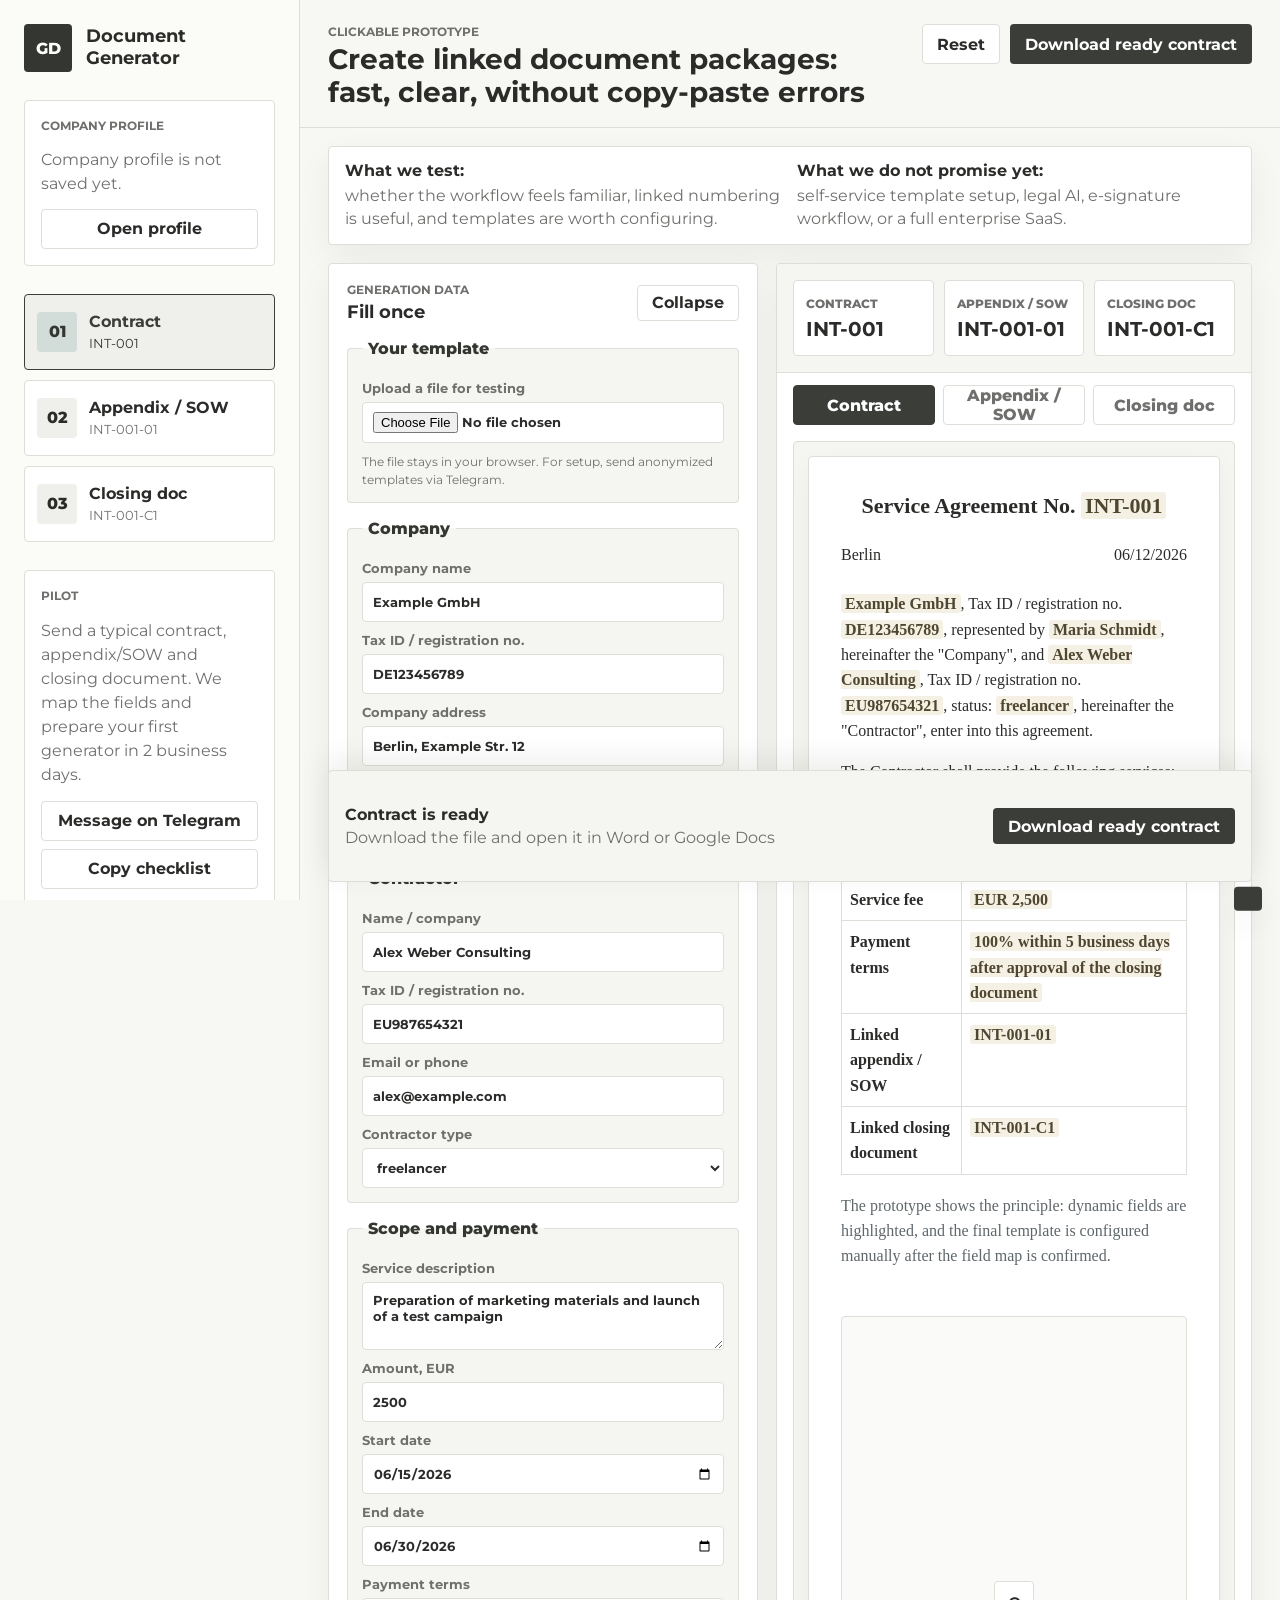
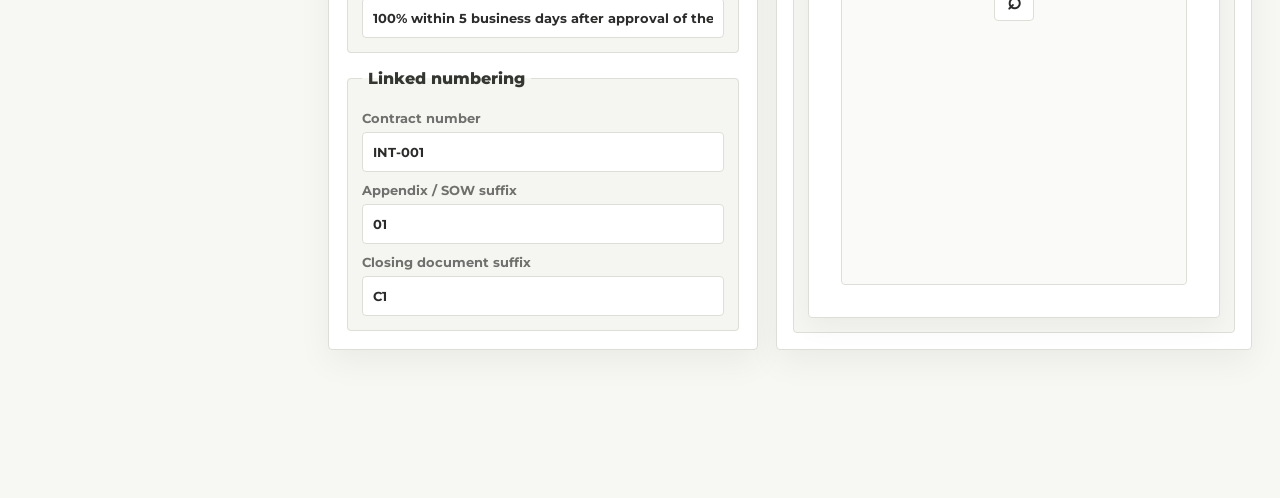
==== intl/index.html @ 4a8e48b6 "Publish DocGen demo" ====
<!doctype html>
<html lang="en">
  <head>
    <meta charset="UTF-8" />
    <meta name="viewport" content="width=device-width, initial-scale=1.0" />
    <title>DocGen International</title>
    <link rel="stylesheet" href="./styles.css" />
  </head>
  <body>
    <div class="app-shell">
      <aside class="sidebar" aria-label="Document package">
        <div class="brand">
          <div class="brand-mark">GD</div>
          <div>
            <h1>Document Generator</h1>
          </div>
        </div>

        <section class="customer-profile-box" aria-label="Company profile">
          <p class="eyebrow">Company profile</p>
          <p id="customerProfileStatus">
            <span class="profile-status-label">Company profile is not saved yet.</span>
            <span class="profile-status-company"></span>
          </p>
          <button class="secondary-action" id="openCustomerProfileButton" type="button">Open profile</button>
        </section>

        <nav class="package-list" aria-label="Package documents">
          <button class="package-item active" data-tab="contract" type="button">
            <span class="doc-icon">01</span>
            <span>
              <strong>Contract</strong>
              <small id="navContractNumber">INT-001</small>
            </span>
          </button>
          <button class="package-item" data-tab="sow" type="button">
            <span class="doc-icon">02</span>
            <span>
              <strong>Appendix / SOW</strong>
              <small id="navSowNumber">INT-001-01</small>
            </span>
          </button>
          <button class="package-item" data-tab="act" type="button">
            <span class="doc-icon">03</span>
            <span>
              <strong>Closing doc</strong>
              <small id="navActNumber">INT-001-C1</small>
            </span>
          </button>
        </nav>

        <section class="pilot-box" aria-label="Next step">
          <p class="eyebrow">Pilot</p>
          <p>Send a typical contract, appendix/SOW and closing document. We map the fields and prepare your first generator in 2 business days.</p>
          <div class="pilot-actions">
            <a class="secondary-action" href="https://t.me/dphnll" target="_blank" rel="noreferrer">Message on Telegram</a>
            <button class="secondary-action" id="copyChecklistButton" type="button">Copy checklist</button>
          </div>
        </section>
      </aside>

      <main class="workspace">
        <header class="topbar">
          <div>
            <p class="eyebrow">Clickable prototype</p>
            <h2>Create linked document packages:<br />fast, clear, without copy-paste errors</h2>
          </div>
          <div class="topbar-actions">
            <button class="ghost-action" id="resetButton" type="button">Reset</button>
            <button class="primary-action" id="downloadButton" type="button">Download ready document</button>
          </div>
        </header>

        <section class="intro-band" aria-label="Offer summary">
          <div>
            <strong>What we test:</strong>
            <span>whether the workflow feels familiar, linked numbering is useful, and templates are worth configuring.</span>
          </div>
          <div>
            <strong>What we do not promise yet:</strong>
            <span>self-service template setup, legal AI, e-signature workflow, or a full enterprise SaaS.</span>
          </div>
        </section>

        <div class="content-grid">
          <section class="form-panel" aria-label="Generation form">
            <div class="panel-heading">
              <div>
                <p class="eyebrow">Generation data</p>
                <h3>Fill once</h3>
              </div>
              <button class="ghost-action compact form-toggle" id="formToggleButton" type="button" aria-expanded="true">Collapse</button>
            </div>

            <form id="docForm">
              <fieldset>
                <legend>Your template</legend>
                <label>
                  Upload a file for testing
                  <input id="templateUpload" type="file" accept=".doc,.docx,.pdf,.txt,.html" />
                </label>
                <p class="upload-note" id="templateUploadStatus">The file stays in your browser. For setup, send anonymized templates via Telegram.</p>
              </fieldset>

              <fieldset>
                <legend>Company</legend>
                <label>
                  Company name
                  <input name="customerName" value="Example GmbH" />
                </label>
                <label>
                  Tax ID / registration no.
                  <input name="customerInn" value="DE123456789" />
                </label>
                <label>
                  Company address
                  <input name="customerAddress" value="Berlin, Example Str. 12" />
                </label>
                <label>
                  Authorized signer
                  <input name="customerSigner" value="Maria Schmidt" />
                </label>
              </fieldset>

              <fieldset>
                <legend>Contractor</legend>
                <label>
                  Name / company
                  <input name="contractorName" value="Alex Weber Consulting" />
                </label>
                <label>
                  Tax ID / registration no.
                  <input name="contractorInn" value="EU987654321" />
                </label>
                <label>
                  Email or phone
                  <input name="contractorContact" value="alex@example.com" />
                </label>
                <label>
                  Contractor type
                  <select name="contractorType">
                    <option value="freelancer">freelancer</option>
                    <option value="sole proprietor">sole proprietor</option>
                    <option value="company">company</option>
                  </select>
                </label>
              </fieldset>

              <fieldset>
                <legend>Scope and payment</legend>
                <label>
                  Service description
                  <textarea name="serviceDescription" rows="3">Preparation of marketing materials and launch of a test campaign</textarea>
                </label>
                <label>
                  Amount, EUR
                  <input name="amount" value="2500" inputmode="numeric" />
                </label>
                <label>
                  Start date
                  <input name="startDate" type="date" value="2026-06-15" />
                </label>
                <label>
                  End date
                  <input name="endDate" type="date" value="2026-06-30" />
                </label>
                <label>
                  Payment terms
                  <input name="paymentTerms" value="100% within 5 business days after approval of the closing document" />
                </label>
              </fieldset>

              <fieldset>
                <legend>Linked numbering</legend>
                <label>
                  Contract number
                  <input name="contractNumber" value="INT-001" />
                </label>
                <label>
                  Appendix / SOW suffix
                  <input name="sowSuffix" value="01" />
                </label>
                <label>
                  Closing document suffix
                  <input name="actSuffix" value="C1" />
                </label>
              </fieldset>
            </form>
          </section>

          <section class="preview-panel" aria-label="Document preview">
            <div class="linked-numbers" aria-label="Linked numbers">
              <div>
                <span>Contract</span>
                <strong id="contractNumberView">INT-001</strong>
              </div>
              <div>
                <span>Appendix / SOW</span>
                <strong id="sowNumberView">INT-001-01</strong>
              </div>
              <div>
                <span>Closing doc</span>
                <strong id="actNumberView">INT-001-C1</strong>
              </div>
            </div>

            <div class="tabs" role="tablist" aria-label="Document preview">
              <button class="tab active" data-tab="contract" type="button">Contract</button>
              <button class="tab" data-tab="sow" type="button">Appendix / SOW</button>
              <button class="tab" data-tab="act" type="button">Closing doc</button>
            </div>

            <div class="preview-frame" aria-label="Document view area">
              <article class="document-preview">
                <div class="document-content" id="documentPreview" aria-live="polite"></div>
                <section class="dynamic-preview-surface" aria-label="Dynamic document view">
                  <button class="icon-action dynamic-zoom-action" id="zoomButton" type="button" aria-label="Open larger view" title="Open larger view">
                    <span aria-hidden="true">⌕</span>
                  </button>
                </section>
              </article>
            </div>

            <div class="download-strip">
              <div>
                <strong id="downloadTitle">Contract is ready</strong>
                <span id="downloadMeta">Download the file and open it in Word or Google Docs</span>
              </div>
              <button class="primary-action compact" id="downloadButtonBottom" type="button">Download ready contract</button>
            </div>
          </section>
        </div>
      </main>
    </div>

    <div class="preview-modal" id="previewModal" aria-hidden="true">
      <div class="preview-modal__backdrop" id="previewModalBackdrop"></div>
      <section class="preview-modal__dialog" role="dialog" aria-modal="true" aria-labelledby="previewModalTitle">
        <header class="preview-modal__header">
          <div>
            <p class="eyebrow">Document view</p>
            <h3 id="previewModalTitle">Contract</h3>
          </div>
          <button class="icon-action" id="closeZoomButton" type="button" aria-label="Close view" title="Close view">
            <span aria-hidden="true">×</span>
          </button>
        </header>
        <article class="document-preview document-preview--zoomed" id="zoomedPreview"></article>
      </section>
    </div>

    <div class="profile-modal" id="customerProfileModal" aria-hidden="true">
      <div class="profile-modal__backdrop" id="customerProfileBackdrop"></div>
      <section class="profile-modal__dialog" role="dialog" aria-modal="true" aria-labelledby="customerProfileModalTitle">
        <header class="profile-modal__header">
          <div>
            <p class="eyebrow">Company profile</p>
            <h3 id="customerProfileModalTitle">Reusable company details</h3>
          </div>
          <button class="icon-action" id="closeCustomerProfileButton" type="button" aria-label="Close profile" title="Close profile">
            <span aria-hidden="true">×</span>
          </button>
        </header>

        <form class="profile-modal__body" id="customerProfileForm">
          <label>
            Company name
            <input name="customerName" value="" />
          </label>
          <label>
            Tax ID / registration no.
            <input name="customerInn" value="" />
          </label>
          <label>
            Registration number
            <input name="customerOgrn" value="" />
          </label>
          <label>
            Company address
            <input name="customerAddress" value="" />
          </label>
          <label>
            Authorized signer
            <input name="customerSigner" value="" />
          </label>
          <label>
            Signer role
            <input name="customerSignerRole" value="" />
          </label>
          <label>
            Signing authority
            <input name="customerSignerBasis" value="" placeholder="Articles / power of attorney / internal approval" />
          </label>
          <label>
            Email or phone
            <input name="customerContact" value="" />
          </label>
          <label class="profile-modal__wide">
            Bank details
            <textarea name="customerBankDetails" rows="4"></textarea>
          </label>
        </form>

        <footer class="profile-modal__footer">
          <button class="ghost-action" id="newCustomerProfileButton" type="button">Create from scratch</button>
          <button class="ghost-action" id="clearCustomerProfileButton" type="button">Clear saved profile</button>
          <button class="primary-action" id="saveCustomerProfileButton" type="button">Save and apply</button>
        </footer>
      </section>
    </div>

    <div class="toast" id="toast" role="status" aria-live="polite"></div>
    <script src="./app.js"></script>
  </body>
</html>
---- intl/styles.css ----
@import url("https://fonts.googleapis.com/css2?family=Montserrat:wght@400;500;600;700;800&display=swap");

:root {
  font-family: Montserrat, "Segoe UI", Arial, sans-serif;
}

:root {
  --bg: #f7f7f4;
  --panel: #ffffff;
  --ink: #2b2c2a;
  --muted: #6f706d;
  --line: #deded8;
  --accent: #3b3d39;
  --accent-strong: #343631;
  --accent-mid: #8d8e89;
  --accent-herbal: #d9dad3;
  --accent-soft: #efefeb;
  --accent-pale: #fafaf8;
  --accent-aqua: #f5f5f1;
  --amber: #7b6b45;
  --amber-soft: #f5f0e4;
  --blue: #2b2c2a;
  --blue-soft: #efefeb;
  --shadow: 0 12px 34px rgba(20, 20, 18, 0.055);
}

* {
  box-sizing: border-box;
}

body {
  margin: 0;
  min-width: 320px;
  background: var(--bg);
  color: var(--ink);
  font-family: Montserrat, "Segoe UI", Arial, sans-serif;
  letter-spacing: 0;
}

button,
input,
select,
textarea {
  font: inherit;
}

a {
  color: inherit;
  text-decoration: none;
}

button {
  cursor: pointer;
}

.app-shell {
  min-height: 100vh;
  display: grid;
  grid-template-columns: 300px minmax(0, 1fr);
}

.sidebar {
  position: sticky;
  top: 0;
  min-height: 100vh;
  height: 100vh;
  padding: 24px;
  border-right: 1px solid var(--line);
  background: #fbfbf8;
  color: var(--ink);
  display: flex;
  flex-direction: column;
  gap: 28px;
  overflow-y: auto;
}

.brand {
  display: grid;
  grid-template-columns: 48px minmax(0, 1fr);
  gap: 14px;
  align-items: center;
}

.brand-mark {
  width: 48px;
  height: 48px;
  display: grid;
  place-items: center;
  border-radius: 4px;
  background: var(--accent-strong);
  color: #ffffff;
  font-weight: 800;
}

.eyebrow {
  margin: 0 0 4px;
  color: var(--muted);
  font-size: 12px;
  font-weight: 700;
  text-transform: uppercase;
}

.sidebar .eyebrow {
  color: var(--muted);
}

h1,
h2,
h3,
p {
  margin-top: 0;
}

h1 {
  margin-bottom: 0;
  font-size: 18px;
  line-height: 1.2;
}

h2 {
  max-width: 760px;
  margin-bottom: 0;
  font-size: 28px;
  line-height: 1.18;
}

h3 {
  margin-bottom: 0;
  font-size: 18px;
}

.package-list {
  display: grid;
  gap: 10px;
}

.customer-profile-box {
  padding: 16px;
  border: 1px solid var(--line);
  border-radius: 4px;
  background: #ffffff;
  color: var(--ink);
}

.customer-profile-box p {
  margin-bottom: 14px;
  color: var(--muted);
  line-height: 1.45;
}

.package-item {
  min-height: 76px;
  padding: 12px;
  border: 1px solid var(--line);
  border-radius: 4px;
  background: #ffffff;
  color: var(--ink);
  display: grid;
  grid-template-columns: 40px minmax(0, 1fr);
  gap: 12px;
  text-align: left;
  align-items: center;
}

.package-item.active {
  border-color: var(--accent);
  background: var(--accent-soft);
  color: var(--accent);
}

.package-item.active small {
  color: var(--accent-strong);
}

.package-item.active .doc-icon {
  background: rgba(0, 83, 77, 0.12);
  color: var(--accent-strong);
}

.package-item strong,
.package-item small {
  display: block;
}

.package-item small {
  margin-top: 4px;
  color: var(--muted);
}

.doc-icon {
  width: 40px;
  height: 40px;
  display: grid;
  place-items: center;
  border-radius: 4px;
  background: var(--accent-soft);
  font-weight: 800;
}

.pilot-box {
  margin-top: auto;
  padding: 16px;
  border: 1px solid var(--line);
  border-radius: 4px;
  background: #ffffff;
  box-shadow: none;
}

.pilot-box p {
  margin-bottom: 14px;
  color: var(--muted);
  line-height: 1.5;
}

.pilot-actions {
  display: grid;
  gap: 8px;
}

.workspace {
  padding: 28px 28px 148px;
}

.topbar {
  position: sticky;
  top: 0;
  z-index: 9;
  margin: -28px -28px 18px;
  padding: 24px 28px 18px;
  background: rgba(247, 247, 244, 0.96);
  border-bottom: 1px solid var(--line);
  backdrop-filter: blur(10px);
  display: flex;
  justify-content: space-between;
  align-items: flex-start;
  gap: 20px;
}

.topbar-actions {
  display: flex;
  gap: 10px;
  flex-wrap: wrap;
  justify-content: flex-end;
}

.primary-action,
.secondary-action,
.ghost-action {
  min-height: 40px;
  padding: 0 14px;
  border-radius: 4px;
  border: 1px solid transparent;
  font-weight: 700;
  white-space: nowrap;
}

a.secondary-action {
  display: grid;
  place-items: center;
}

.primary-action {
  background: var(--accent);
  color: #fff;
}

.primary-action:hover {
  background: var(--accent-strong);
}

.secondary-action {
  width: 100%;
  border-color: var(--line);
  background: #ffffff;
  color: var(--ink);
}

.ghost-action {
  border-color: var(--line);
  background: #fff;
  color: var(--ink);
}

.compact {
  min-height: 36px;
}

.intro-band {
  margin-bottom: 18px;
  padding: 14px 16px;
  border: 1px solid var(--line);
  border-radius: 4px;
  background: #ffffff;
  display: grid;
  grid-template-columns: repeat(2, minmax(0, 1fr));
  gap: 14px;
  box-shadow: var(--shadow);
}

.intro-band div {
  display: grid;
  gap: 4px;
}

.intro-band span {
  color: var(--muted);
  line-height: 1.45;
}

.content-grid {
  display: grid;
  grid-template-columns: minmax(360px, 430px) minmax(0, 1fr);
  gap: 18px;
  align-items: stretch;
}

.form-panel,
.preview-panel {
  border: 1px solid var(--line);
  border-radius: 4px;
  background: var(--panel);
  box-shadow: var(--shadow);
}

.form-panel {
  padding: 18px;
}

.panel-heading {
  margin-bottom: 16px;
  display: flex;
  justify-content: space-between;
  gap: 12px;
  align-items: center;
}

.form-panel.form-collapsed form {
  display: none;
}

form {
  display: grid;
  gap: 16px;
}

fieldset {
  min-width: 0;
  margin: 0;
  padding: 14px;
  border: 1px solid var(--line);
  border-radius: 4px;
  background: var(--accent-aqua);
  display: grid;
  gap: 10px;
}

legend {
  padding: 0 6px;
  margin-bottom: 8px;
  color: var(--accent-strong);
  font-weight: 800;
}

label {
  display: grid;
  gap: 6px;
  color: var(--muted);
  font-size: 13px;
  font-weight: 700;
}

input,
select,
textarea {
  width: 100%;
  min-height: 40px;
  border: 1px solid var(--line);
  border-radius: 4px;
  background: #fff;
  color: var(--ink);
  padding: 9px 10px;
  outline: none;
}

textarea {
  resize: vertical;
}

.upload-note {
  margin-bottom: 0;
  color: var(--muted);
  font-size: 12px;
  line-height: 1.45;
}

input:focus,
select:focus,
textarea:focus {
  border-color: var(--accent);
  box-shadow: 0 0 0 3px rgba(20, 20, 18, 0.08);
}

.preview-panel {
  overflow: hidden;
  min-height: calc(100vh - 178px);
  display: flex;
  flex-direction: column;
  background: #fff;
}

.linked-numbers {
  padding: 16px;
  display: grid;
  grid-template-columns: repeat(3, minmax(0, 1fr));
  gap: 10px;
  background: var(--accent-aqua);
  border-bottom: 1px solid var(--line);
}

.linked-numbers div {
  min-height: 76px;
  padding: 12px;
  border: 1px solid var(--line);
  border-radius: 4px;
  background: #ffffff;
  display: grid;
  align-content: center;
  gap: 6px;
}

.linked-numbers span {
  color: var(--muted);
  font-size: 12px;
  font-weight: 800;
  text-transform: uppercase;
}

.linked-numbers strong {
  font-size: 20px;
  overflow-wrap: anywhere;
}

.tabs {
  padding: 12px 16px 0;
  display: grid;
  grid-template-columns: repeat(3, minmax(0, 1fr));
  gap: 8px;
}

.tab {
  min-height: 36px;
  padding: 0 12px;
  border: 1px solid var(--line);
  border-radius: 4px;
  background: #fff;
  color: var(--muted);
  font-weight: 800;
}

.tab.active {
  border-color: var(--accent);
  background: var(--accent);
  color: #ffffff;
}

.preview-frame {
  margin: 16px;
  min-height: 620px;
  flex: 1;
  padding: 14px;
  border: 1px solid var(--line);
  border-radius: 4px;
  background: var(--accent-aqua);
  display: flex;
}

.document-preview {
  flex: 1;
  padding: 32px;
  border: 1px solid var(--line);
  border-radius: 4px;
  background: #fff;
  color: #2b2c2a;
  display: flex;
  flex-direction: column;
  font-family: "Times New Roman", Times, serif;
  line-height: 1.58;
  box-shadow: 0 10px 26px rgba(20, 20, 18, 0.045);
}

.document-content {
  min-width: 0;
}

.document-preview h3 {
  margin: 0 0 18px;
  text-align: center;
  font-size: 22px;
}

.document-preview .doc-meta {
  display: flex;
  justify-content: space-between;
  gap: 18px;
  margin-bottom: 24px;
}

.document-preview .muted-line {
  color: #5f676b;
}

.document-preview table {
  width: 100%;
  border-collapse: collapse;
  margin: 18px 0;
}

.document-preview th,
.document-preview td {
  border: 1px solid var(--line);
  padding: 8px;
  text-align: left;
  vertical-align: top;
}

.field-token {
  background: var(--amber-soft);
  color: #4f4630;
  border-radius: 3px;
  padding: 1px 4px;
  font-weight: 700;
}

.dynamic-preview-surface {
  min-height: 300px;
  flex: 1;
  margin-top: 32px;
  border: 1px solid var(--line);
  border-radius: 4px;
  background: var(--accent-pale);
  display: grid;
  place-items: center;
}

.dynamic-zoom-action {
  width: 52px;
  height: 52px;
  font-size: 28px;
}

.download-strip {
  min-height: 112px;
  margin: 0;
  position: fixed;
  right: 28px;
  bottom: 18px;
  left: 328px;
  z-index: 18;
  padding: 16px;
  border: 1px solid var(--line);
  border-radius: 4px;
  display: grid;
  grid-template-columns: minmax(0, 1fr) auto;
  gap: 14px;
  align-items: center;
  background: var(--accent-aqua);
  box-shadow: 0 -10px 30px rgba(20, 20, 18, 0.08);
}

.icon-action {
  width: 40px;
  height: 40px;
  padding: 0;
  border: 1px solid var(--line);
  border-radius: 4px;
  background: #fff;
  color: var(--ink);
  display: grid;
  place-items: center;
  font-size: 24px;
  font-weight: 800;
  line-height: 1;
}

.icon-action:hover {
  border-color: var(--accent);
  color: var(--accent);
}

.download-strip strong,
.download-strip span {
  display: block;
}

.download-strip span {
  margin-top: 4px;
  color: var(--muted);
}

.download-strip > .primary-action {
  justify-self: end;
}

.toast {
  position: fixed;
  right: 18px;
  bottom: 18px;
  max-width: 360px;
  padding: 12px 14px;
  border-radius: 4px;
  background: var(--accent);
  color: #fff;
  box-shadow: var(--shadow);
  transform: translateY(120%);
  transition: transform 160ms ease;
  z-index: 20;
}

.toast.visible {
  transform: translateY(0);
}

.preview-modal {
  position: fixed;
  inset: 0;
  z-index: 50;
  display: none;
  padding: 28px;
}

.profile-modal {
  position: fixed;
  inset: 0;
  z-index: 50;
  display: none;
  padding: 28px;
}

.preview-modal.open {
  display: grid;
  place-items: center;
}

.profile-modal.open {
  display: grid;
  place-items: center;
}

.preview-modal__backdrop {
  position: absolute;
  inset: 0;
  background: rgba(20, 20, 18, 0.5);
}

.profile-modal__backdrop {
  position: absolute;
  inset: 0;
  background: rgba(20, 20, 18, 0.5);
}

.preview-modal__dialog {
  position: relative;
  width: min(980px, calc(100vw - 56px));
  max-height: calc(100vh - 56px);
  border-radius: 4px;
  background: var(--panel);
  box-shadow: 0 28px 80px rgba(0, 0, 0, 0.22);
  overflow: hidden;
  display: grid;
  grid-template-rows: auto minmax(0, 1fr);
}

.profile-modal__dialog {
  position: relative;
  width: min(820px, calc(100vw - 56px));
  max-height: calc(100vh - 56px);
  border-radius: 4px;
  background: var(--panel);
  box-shadow: 0 28px 80px rgba(0, 0, 0, 0.22);
  overflow: hidden;
  display: grid;
  grid-template-rows: auto minmax(0, 1fr) auto;
}

.preview-modal__header {
  min-height: 72px;
  padding: 14px 18px;
  border-bottom: 1px solid var(--line);
  display: flex;
  justify-content: space-between;
  gap: 18px;
  align-items: center;
  background: var(--accent-aqua);
}

.profile-modal__header {
  min-height: 72px;
  padding: 14px 18px;
  border-bottom: 1px solid var(--line);
  display: flex;
  justify-content: space-between;
  gap: 18px;
  align-items: center;
  background: var(--accent-aqua);
}

.preview-modal__header h3 {
  margin: 0;
}

.profile-modal__header h3 {
  margin: 0;
}

.profile-modal__body {
  padding: 18px;
  overflow: auto;
  display: grid;
  grid-template-columns: repeat(2, minmax(0, 1fr));
  gap: 14px;
}

.profile-modal__wide {
  grid-column: 1 / -1;
}

.profile-modal__footer {
  padding: 14px 18px;
  border-top: 1px solid var(--line);
  display: flex;
  justify-content: flex-end;
  gap: 10px;
  background: var(--accent-aqua);
}

.document-preview--zoomed {
  margin: 0;
  min-height: 0;
  max-height: calc(100vh - 128px);
  overflow: auto;
  border: 0;
  border-radius: 0;
  padding: 44px;
  font-size: 18px;
}

@media (max-width: 1100px) {
  .app-shell {
    grid-template-columns: 1fr;
  }

  .sidebar {
    position: static;
    min-height: auto;
    height: auto;
    padding: 18px;
    gap: 16px;
    overflow: visible;
  }

  .brand {
    grid-template-columns: 40px minmax(0, 1fr);
  }

  .brand-mark {
    width: 40px;
    height: 40px;
  }

  .customer-profile-box,
  .pilot-box {
    padding: 12px;
  }

  .package-list {
    grid-template-columns: repeat(3, minmax(0, 1fr));
  }

  .package-item {
    min-height: 64px;
    grid-template-columns: 32px minmax(0, 1fr);
    gap: 8px;
    padding: 10px;
  }

  .doc-icon {
    width: 32px;
    height: 32px;
    font-size: 12px;
  }

  .pilot-box {
    margin-top: 0;
    box-shadow: none;
  }

  .topbar {
    position: static;
    margin: -28px -28px 18px;
  }

  .download-strip {
    right: 18px;
    left: 18px;
  }

  .content-grid {
    grid-template-columns: 1fr;
  }
}

@media (max-width: 760px) {
  .app-shell {
    padding-top: 0;
    padding-bottom: 132px;
  }

  .workspace,
  .sidebar {
    padding: 16px;
  }

  .sidebar {
    padding-top: 80px;
  }

  .customer-profile-box {
    position: fixed;
    top: 0;
    right: 0;
    left: 0;
    z-index: 40;
    min-height: 64px;
    padding: 10px 12px;
    border-width: 0 0 1px;
    border-radius: 0;
    display: grid;
    grid-template-columns: minmax(0, 1fr) auto;
    gap: 12px;
    align-items: center;
    background: #ffffff;
    color: var(--ink);
    box-shadow: 0 10px 28px rgba(20, 20, 18, 0.08);
  }

  .customer-profile-box .eyebrow {
    display: none;
  }

  .customer-profile-box p {
    margin: 0;
    font-size: 13px;
    line-height: 1.25;
    overflow-wrap: anywhere;
  }

  .profile-status-label {
    display: block;
    color: var(--muted);
  }

  .profile-status-company {
    display: block;
    color: var(--ink);
    font-weight: 700;
    overflow-wrap: normal;
  }

  .customer-profile-box .secondary-action {
    width: auto;
    min-height: 36px;
    padding: 0 12px;
    border-color: var(--accent);
    background: var(--accent);
    color: #ffffff;
  }

  .topbar {
    margin: -16px -16px 16px;
    padding: 16px;
    display: grid;
  }

  h2 {
    font-size: 22px;
  }

  h1 {
    font-size: 16px;
  }

  .package-list {
    grid-template-columns: repeat(3, minmax(0, 1fr));
    gap: 8px;
  }

  .package-item {
    min-height: 44px;
    padding: 8px;
    display: grid;
    grid-template-columns: 1fr;
    justify-items: center;
    text-align: center;
  }

  .package-item .doc-icon,
  .package-item small {
    display: none;
  }

  .package-item strong {
    font-size: 12px;
    line-height: 1.15;
  }

  .pilot-box p,
  .customer-profile-box p {
    margin-bottom: 10px;
  }

  .intro-band {
    padding: 12px;
  }

  .download-strip {
    display: grid;
    grid-template-columns: 1fr;
    min-height: auto;
    margin: 0;
    padding: 12px;
    position: fixed;
    right: 0;
    bottom: 0;
    left: 0;
    z-index: 18;
    border-width: 1px 0 0;
    border-radius: 4px 4px 0 0;
    box-shadow: 0 -12px 28px rgba(20, 20, 18, 0.1);
  }

  .topbar-actions {
    justify-content: stretch;
  }

  .topbar-actions button,
  .download-strip button {
    width: 100%;
  }

  .intro-band,
  .linked-numbers {
    grid-template-columns: 1fr;
  }

  .document-preview {
    padding: 18px;
    min-height: auto;
  }

  .preview-frame {
    margin: 12px;
    padding: 10px;
    min-height: 420px;
  }

  .dynamic-preview-surface {
    min-height: 180px;
    margin-top: 20px;
  }

  .preview-panel {
    min-height: auto;
  }

  .panel-heading {
    align-items: center;
  }

  .form-toggle {
    display: inline-flex;
    align-items: center;
  }

  .document-preview .doc-meta {
    display: grid;
  }

  .preview-modal,
  .profile-modal {
    padding: 12px;
  }

  .preview-modal__dialog,
  .profile-modal__dialog {
    width: calc(100vw - 24px);
    max-height: calc(100vh - 24px);
  }

  .profile-modal__body {
    grid-template-columns: 1fr;
  }

  .profile-modal__footer {
    display: grid;
  }

  .document-preview--zoomed {
    max-height: calc(100vh - 96px);
    padding: 22px;
    font-size: 16px;
  }
}
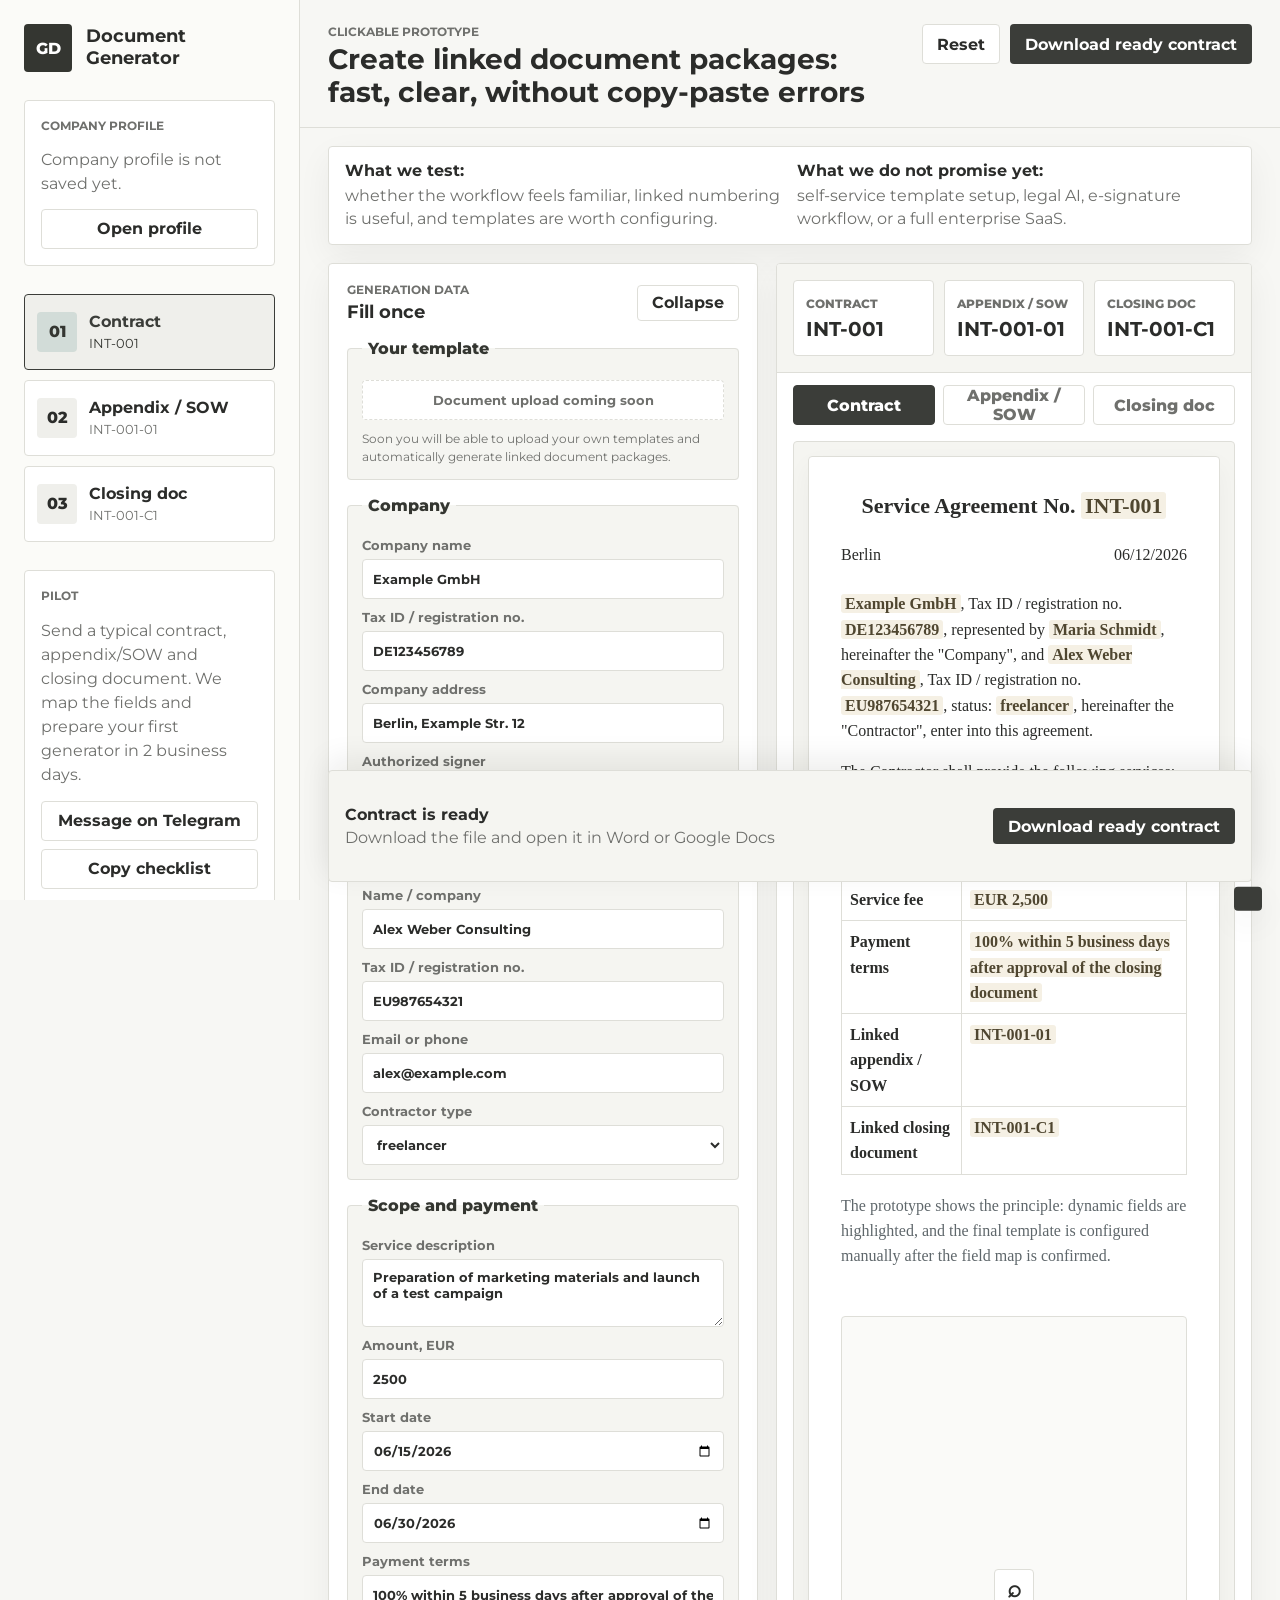
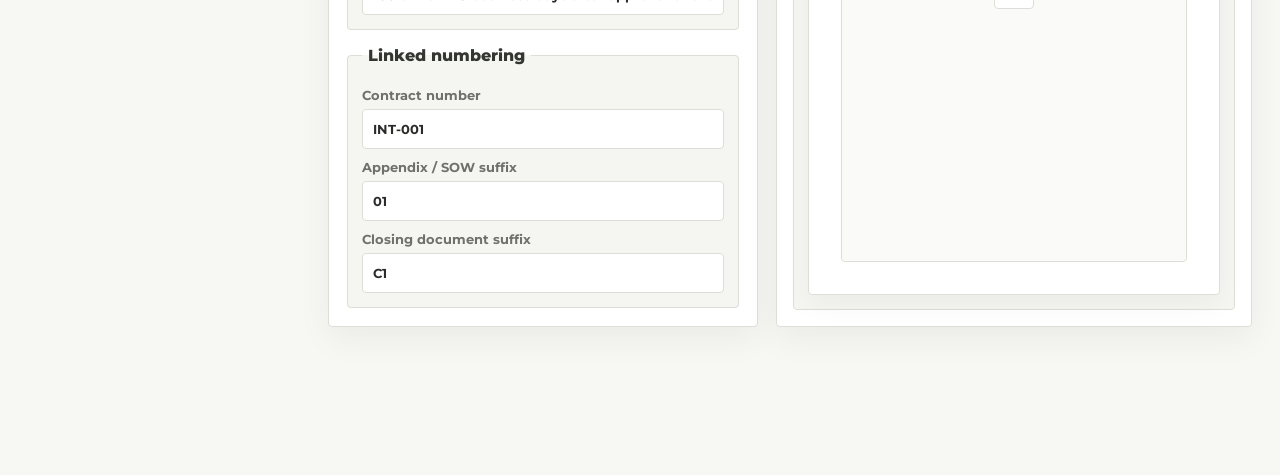
==== commit 3dccffed: "Show template upload as coming soon" ====
--- a/intl/index.html
+++ b/intl/index.html
@@ -95,11 +95,8 @@
             <form id="docForm">
               <fieldset>
                 <legend>Your template</legend>
-                <label>
-                  Upload a file for testing
-                  <input id="templateUpload" type="file" accept=".doc,.docx,.pdf,.txt,.html" />
-                </label>
-                <p class="upload-note" id="templateUploadStatus">The file stays in your browser. For setup, send anonymized templates via Telegram.</p>
+                <div class="coming-soon-control" aria-disabled="true">Document upload coming soon</div>
+                <p class="upload-note">Soon you will be able to upload your own templates and automatically generate linked document packages.</p>
               </fieldset>
 
               <fieldset>
--- a/intl/styles.css
+++ b/intl/styles.css
@@ -393,6 +393,20 @@
   line-height: 1.45;
 }
 
+.coming-soon-control {
+  min-height: 40px;
+  padding: 10px 12px;
+  border: 1px dashed var(--line);
+  border-radius: 4px;
+  background: #ffffff;
+  color: var(--muted);
+  display: grid;
+  place-items: center;
+  font-size: 13px;
+  font-weight: 700;
+  cursor: not-allowed;
+}
+
 input:focus,
 select:focus,
 textarea:focus {
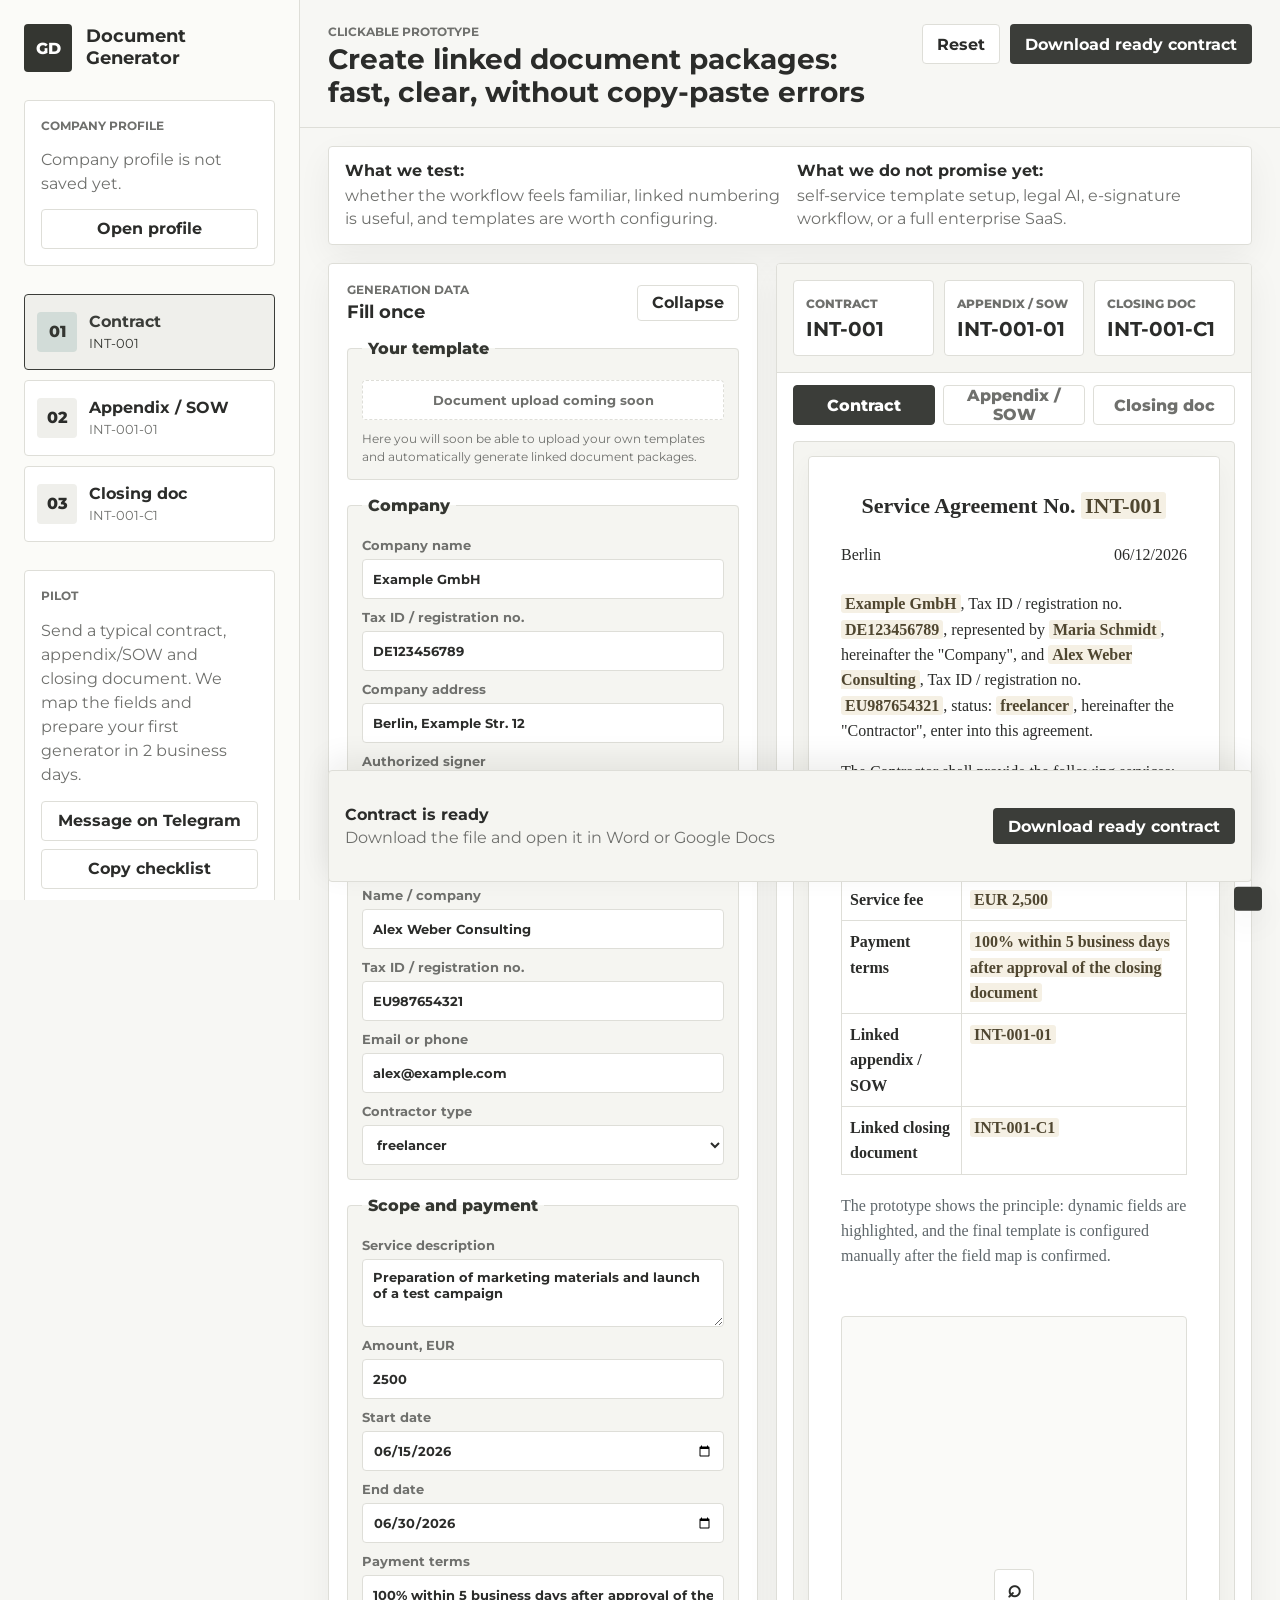
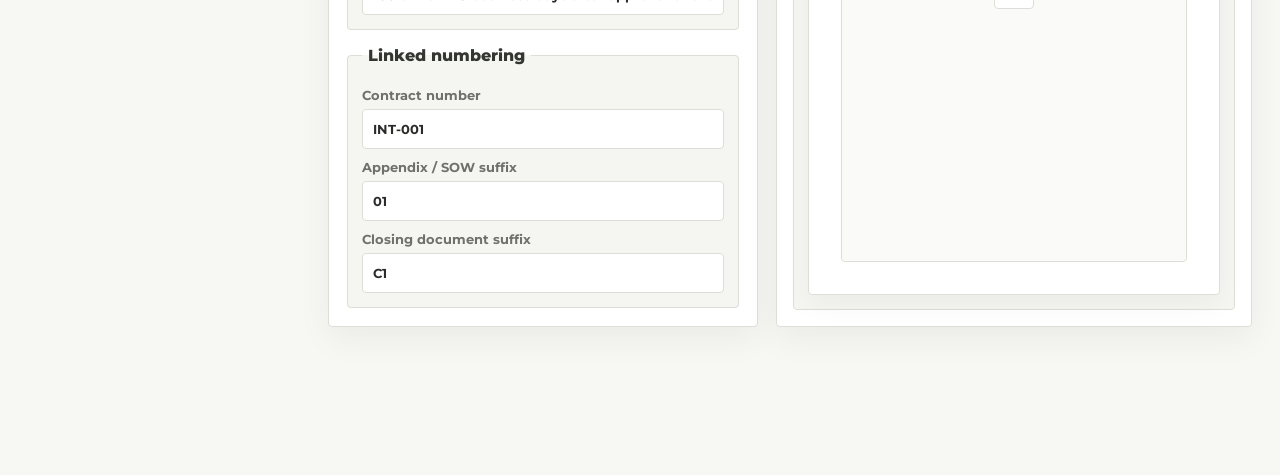
==== commit dbabc80c: "Refine upload coming soon copy" ====
--- a/intl/index.html
+++ b/intl/index.html
@@ -96,7 +96,7 @@
               <fieldset>
                 <legend>Your template</legend>
                 <div class="coming-soon-control" aria-disabled="true">Document upload coming soon</div>
-                <p class="upload-note">Soon you will be able to upload your own templates and automatically generate linked document packages.</p>
+                <p class="upload-note">Here you will soon be able to upload your own templates and automatically generate linked document packages.</p>
               </fieldset>
 
               <fieldset>
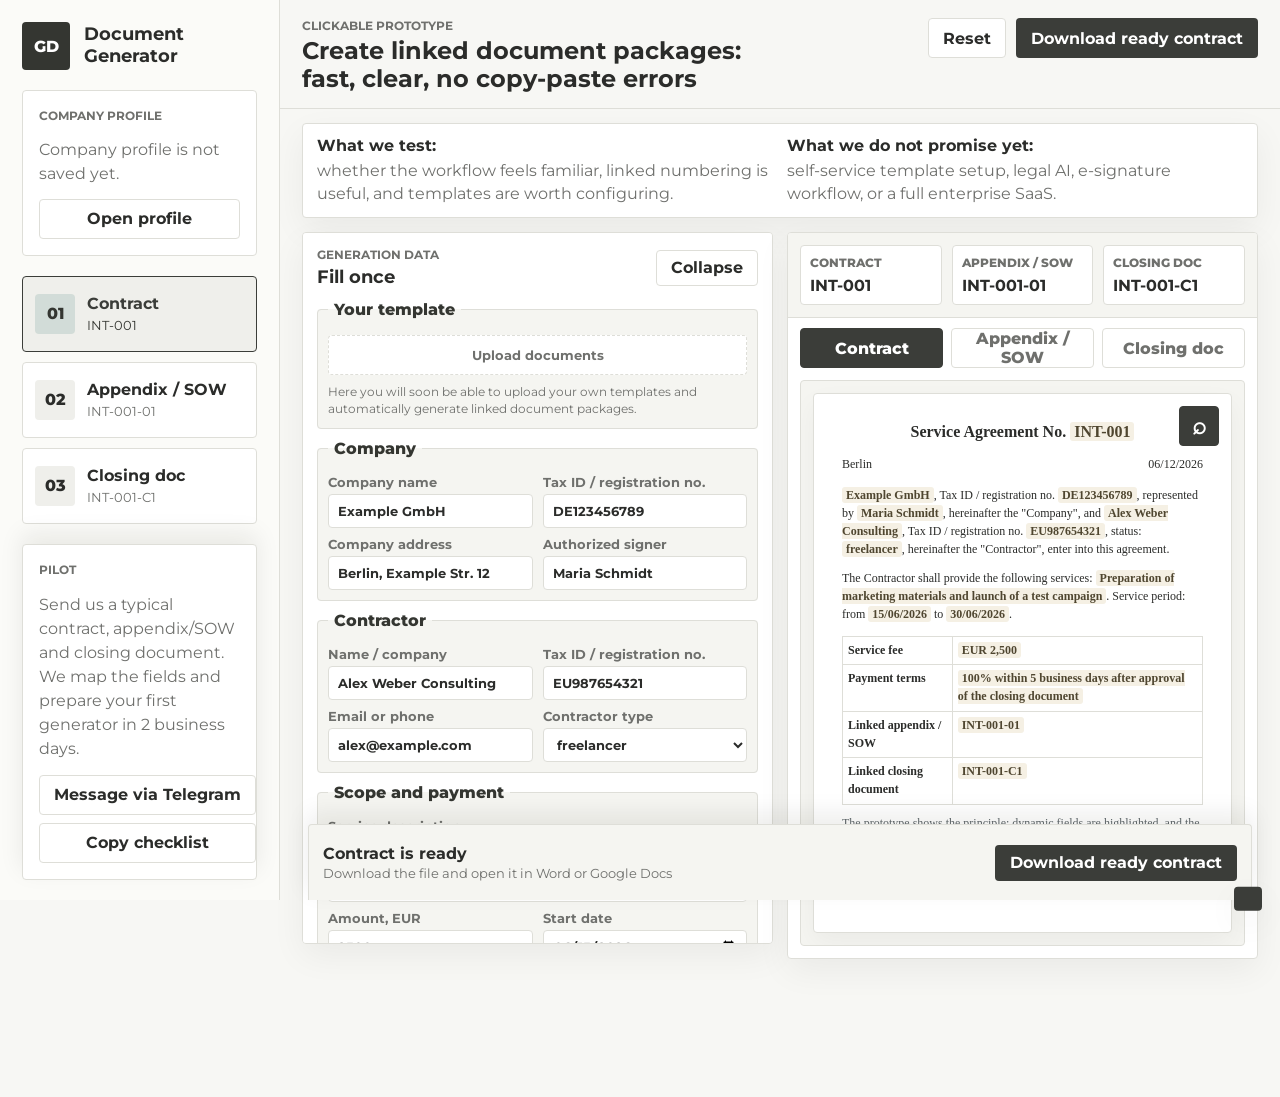
==== commit 2f97f2ba: "Compact published demo layout" ====
--- a/intl/index.html
+++ b/intl/index.html
@@ -51,9 +51,9 @@
 
         <section class="pilot-box" aria-label="Next step">
           <p class="eyebrow">Pilot</p>
-          <p>Send a typical contract, appendix/SOW and closing document. We map the fields and prepare your first generator in 2 business days.</p>
+          <p>Send us a typical contract, appendix/SOW and closing document. We map the fields and prepare your first generator in 2 business days.</p>
           <div class="pilot-actions">
-            <a class="secondary-action" href="https://t.me/dphnll" target="_blank" rel="noreferrer">Message on Telegram</a>
+            <a class="secondary-action" href="https://t.me/dphnll" target="_blank" rel="noreferrer">Message via Telegram</a>
             <button class="secondary-action" id="copyChecklistButton" type="button">Copy checklist</button>
           </div>
         </section>
@@ -63,7 +63,7 @@
         <header class="topbar">
           <div>
             <p class="eyebrow">Clickable prototype</p>
-            <h2>Create linked document packages:<br />fast, clear, without copy-paste errors</h2>
+            <h2>Create linked document packages:<br />fast, clear, no copy-paste errors</h2>
           </div>
           <div class="topbar-actions">
             <button class="ghost-action" id="resetButton" type="button">Reset</button>
@@ -95,7 +95,7 @@
             <form id="docForm">
               <fieldset>
                 <legend>Your template</legend>
-                <div class="coming-soon-control" aria-disabled="true">Document upload coming soon</div>
+                <div class="coming-soon-control" aria-disabled="true">Upload documents</div>
                 <p class="upload-note">Here you will soon be able to upload your own templates and automatically generate linked document packages.</p>
               </fieldset>
 
@@ -145,7 +145,7 @@
 
               <fieldset>
                 <legend>Scope and payment</legend>
-                <label>
+                <label class="field-wide">
                   Service description
                   <textarea name="serviceDescription" rows="3">Preparation of marketing materials and launch of a test campaign</textarea>
                 </label>
@@ -209,12 +209,10 @@
 
             <div class="preview-frame" aria-label="Document view area">
               <article class="document-preview">
+                <button class="icon-action dynamic-zoom-action" id="zoomButton" type="button" aria-label="Open larger view" title="Open larger view">
+                  <span aria-hidden="true">⌕</span>
+                </button>
                 <div class="document-content" id="documentPreview" aria-live="polite"></div>
-                <section class="dynamic-preview-surface" aria-label="Dynamic document view">
-                  <button class="icon-action dynamic-zoom-action" id="zoomButton" type="button" aria-label="Open larger view" title="Open larger view">
-                    <span aria-hidden="true">⌕</span>
-                  </button>
-                </section>
               </article>
             </div>
 
--- a/intl/styles.css
+++ b/intl/styles.css
@@ -56,7 +56,7 @@
 .app-shell {
   min-height: 100vh;
   display: grid;
-  grid-template-columns: 300px minmax(0, 1fr);
+  grid-template-columns: 280px minmax(0, 1fr);
 }
 
 .sidebar {
@@ -64,13 +64,13 @@
   top: 0;
   min-height: 100vh;
   height: 100vh;
-  padding: 24px;
+  padding: 22px;
   border-right: 1px solid var(--line);
   background: #fbfbf8;
   color: var(--ink);
   display: flex;
   flex-direction: column;
-  gap: 28px;
+  gap: 20px;
   overflow-y: auto;
 }
 
@@ -120,7 +120,7 @@
 h2 {
   max-width: 760px;
   margin-bottom: 0;
-  font-size: 28px;
+  font-size: 24px;
   line-height: 1.18;
 }
 
@@ -203,7 +203,7 @@
   border: 1px solid var(--line);
   border-radius: 4px;
   background: #ffffff;
-  box-shadow: none;
+  box-shadow: 0 -10px 24px rgba(20, 20, 18, 0.08);
 }
 
 .pilot-box p {
@@ -218,15 +218,15 @@
 }
 
 .workspace {
-  padding: 28px 28px 148px;
+  padding: 22px 22px 138px;
 }
 
 .topbar {
   position: sticky;
   top: 0;
   z-index: 9;
-  margin: -28px -28px 18px;
-  padding: 24px 28px 18px;
+  margin: -22px -22px 14px;
+  padding: 18px 22px 14px;
   background: rgba(247, 247, 244, 0.96);
   border-bottom: 1px solid var(--line);
   backdrop-filter: blur(10px);
@@ -286,8 +286,8 @@
 }
 
 .intro-band {
-  margin-bottom: 18px;
-  padding: 14px 16px;
+  margin-bottom: 14px;
+  padding: 12px 14px;
   border: 1px solid var(--line);
   border-radius: 4px;
   background: #ffffff;
@@ -309,8 +309,8 @@
 
 .content-grid {
   display: grid;
-  grid-template-columns: minmax(360px, 430px) minmax(0, 1fr);
-  gap: 18px;
+  grid-template-columns: repeat(2, minmax(0, 1fr));
+  gap: 14px;
   align-items: stretch;
 }
 
@@ -323,11 +323,13 @@
 }
 
 .form-panel {
-  padding: 18px;
+  max-height: calc(100vh - 188px);
+  padding: 14px;
+  overflow: auto;
 }
 
 .panel-heading {
-  margin-bottom: 16px;
+  margin-bottom: 12px;
   display: flex;
   justify-content: space-between;
   gap: 12px;
@@ -340,45 +342,50 @@
 
 form {
   display: grid;
-  gap: 16px;
+  gap: 10px;
 }
 
 fieldset {
   min-width: 0;
   margin: 0;
-  padding: 14px;
+  padding: 10px;
   border: 1px solid var(--line);
   border-radius: 4px;
   background: var(--accent-aqua);
   display: grid;
-  gap: 10px;
+  grid-template-columns: repeat(2, minmax(0, 1fr));
+  gap: 8px 10px;
 }
 
 legend {
   padding: 0 6px;
-  margin-bottom: 8px;
+  margin-bottom: 6px;
   color: var(--accent-strong);
   font-weight: 800;
 }
 
 label {
   display: grid;
-  gap: 6px;
+  gap: 4px;
   color: var(--muted);
   font-size: 13px;
   font-weight: 700;
+}
+
+.field-wide {
+  grid-column: 1 / -1;
 }
 
 input,
 select,
 textarea {
   width: 100%;
-  min-height: 40px;
+  min-height: 34px;
   border: 1px solid var(--line);
   border-radius: 4px;
   background: #fff;
   color: var(--ink);
-  padding: 9px 10px;
+  padding: 7px 9px;
   outline: none;
 }
 
@@ -387,6 +394,7 @@
 }
 
 .upload-note {
+  grid-column: 1 / -1;
   margin-bottom: 0;
   color: var(--muted);
   font-size: 12px;
@@ -394,6 +402,7 @@
 }
 
 .coming-soon-control {
+  grid-column: 1 / -1;
   min-height: 40px;
   padding: 10px 12px;
   border: 1px dashed var(--line);
@@ -416,14 +425,14 @@
 
 .preview-panel {
   overflow: hidden;
-  min-height: calc(100vh - 178px);
+  min-height: calc(100vh - 188px);
   display: flex;
   flex-direction: column;
   background: #fff;
 }
 
 .linked-numbers {
-  padding: 16px;
+  padding: 12px;
   display: grid;
   grid-template-columns: repeat(3, minmax(0, 1fr));
   gap: 10px;
@@ -432,8 +441,8 @@
 }
 
 .linked-numbers div {
-  min-height: 76px;
-  padding: 12px;
+  min-height: 58px;
+  padding: 9px;
   border: 1px solid var(--line);
   border-radius: 4px;
   background: #ffffff;
@@ -450,12 +459,12 @@
 }
 
 .linked-numbers strong {
-  font-size: 20px;
+  font-size: 16px;
   overflow-wrap: anywhere;
 }
 
 .tabs {
-  padding: 12px 16px 0;
+  padding: 10px 12px 0;
   display: grid;
   grid-template-columns: repeat(3, minmax(0, 1fr));
   gap: 8px;
@@ -478,19 +487,26 @@
 }
 
 .preview-frame {
-  margin: 16px;
-  min-height: 620px;
+  margin: 12px;
+  min-height: 0;
   flex: 1;
-  padding: 14px;
+  padding: 12px;
   border: 1px solid var(--line);
   border-radius: 4px;
   background: var(--accent-aqua);
-  display: flex;
+  display: grid;
+  place-items: center;
+  overflow: hidden;
 }
 
 .document-preview {
-  flex: 1;
-  padding: 32px;
+  position: relative;
+  flex: none;
+  width: min(520px, 100%);
+  height: min(620px, calc(100vh - 360px));
+  min-height: 430px;
+  overflow: hidden;
+  padding: 26px 28px;
   border: 1px solid var(--line);
   border-radius: 4px;
   background: #fff;
@@ -498,7 +514,8 @@
   display: flex;
   flex-direction: column;
   font-family: "Times New Roman", Times, serif;
-  line-height: 1.58;
+  font-size: 12px;
+  line-height: 1.48;
   box-shadow: 0 10px 26px rgba(20, 20, 18, 0.045);
 }
 
@@ -507,16 +524,16 @@
 }
 
 .document-preview h3 {
-  margin: 0 0 18px;
+  margin: 0 36px 12px;
   text-align: center;
-  font-size: 22px;
+  font-size: 16px;
 }
 
 .document-preview .doc-meta {
   display: flex;
   justify-content: space-between;
-  gap: 18px;
-  margin-bottom: 24px;
+  gap: 12px;
+  margin-bottom: 14px;
 }
 
 .document-preview .muted-line {
@@ -526,13 +543,13 @@
 .document-preview table {
   width: 100%;
   border-collapse: collapse;
-  margin: 18px 0;
+  margin: 10px 0;
 }
 
 .document-preview th,
 .document-preview td {
   border: 1px solid var(--line);
-  padding: 8px;
+  padding: 5px;
   text-align: left;
   vertical-align: top;
 }
@@ -545,40 +562,34 @@
   font-weight: 700;
 }
 
-.dynamic-preview-surface {
-  min-height: 300px;
-  flex: 1;
-  margin-top: 32px;
-  border: 1px solid var(--line);
-  border-radius: 4px;
-  background: var(--accent-pale);
-  display: grid;
-  place-items: center;
-}
-
 .dynamic-zoom-action {
-  width: 52px;
-  height: 52px;
-  font-size: 28px;
+  position: absolute;
+  top: 12px;
+  right: 12px;
+  z-index: 2;
+  width: 46px;
+  height: 46px;
+  font-size: 26px;
 }
 
 .download-strip {
-  min-height: 112px;
+  min-height: 76px;
   margin: 0;
   position: fixed;
   right: 28px;
-  bottom: 18px;
-  left: 328px;
+  bottom: 0;
+  left: 308px;
   z-index: 18;
-  padding: 16px;
-  border: 1px solid var(--line);
-  border-radius: 4px;
+  padding: 12px 14px;
+  border: 1px solid var(--line);
+  border-width: 1px 1px 0;
+  border-radius: 4px 4px 0 0;
   display: grid;
   grid-template-columns: minmax(0, 1fr) auto;
   gap: 14px;
   align-items: center;
   background: var(--accent-aqua);
-  box-shadow: 0 -10px 30px rgba(20, 20, 18, 0.08);
+  box-shadow: 0 -10px 24px rgba(20, 20, 18, 0.08);
 }
 
 .icon-action {
@@ -601,14 +612,27 @@
   color: var(--accent);
 }
 
+.dynamic-zoom-action {
+  border-color: var(--accent);
+  background: var(--accent);
+  color: #ffffff;
+}
+
+.dynamic-zoom-action:hover {
+  border-color: var(--accent-strong);
+  background: var(--accent-strong);
+  color: #ffffff;
+}
+
 .download-strip strong,
 .download-strip span {
   display: block;
 }
 
 .download-strip span {
-  margin-top: 4px;
-  color: var(--muted);
+  margin-top: 2px;
+  color: var(--muted);
+  font-size: 13px;
 }
 
 .download-strip > .primary-action {
@@ -748,14 +772,37 @@
 }
 
 .document-preview--zoomed {
+  flex: 1;
+  width: auto;
+  height: auto;
+  min-height: 0;
   margin: 0;
-  min-height: 0;
   max-height: calc(100vh - 128px);
   overflow: auto;
   border: 0;
   border-radius: 0;
   padding: 44px;
   font-size: 18px;
+  line-height: 1.58;
+}
+
+.document-preview--zoomed h3 {
+  margin-bottom: 18px;
+  font-size: 22px;
+}
+
+.document-preview--zoomed .doc-meta {
+  gap: 18px;
+  margin-bottom: 24px;
+}
+
+.document-preview--zoomed table {
+  margin: 18px 0;
+}
+
+.document-preview--zoomed th,
+.document-preview--zoomed td {
+  padding: 8px;
 }
 
 @media (max-width: 1100px) {
@@ -977,11 +1024,6 @@
     min-height: 420px;
   }
 
-  .dynamic-preview-surface {
-    min-height: 180px;
-    margin-top: 20px;
-  }
-
   .preview-panel {
     min-height: auto;
   }
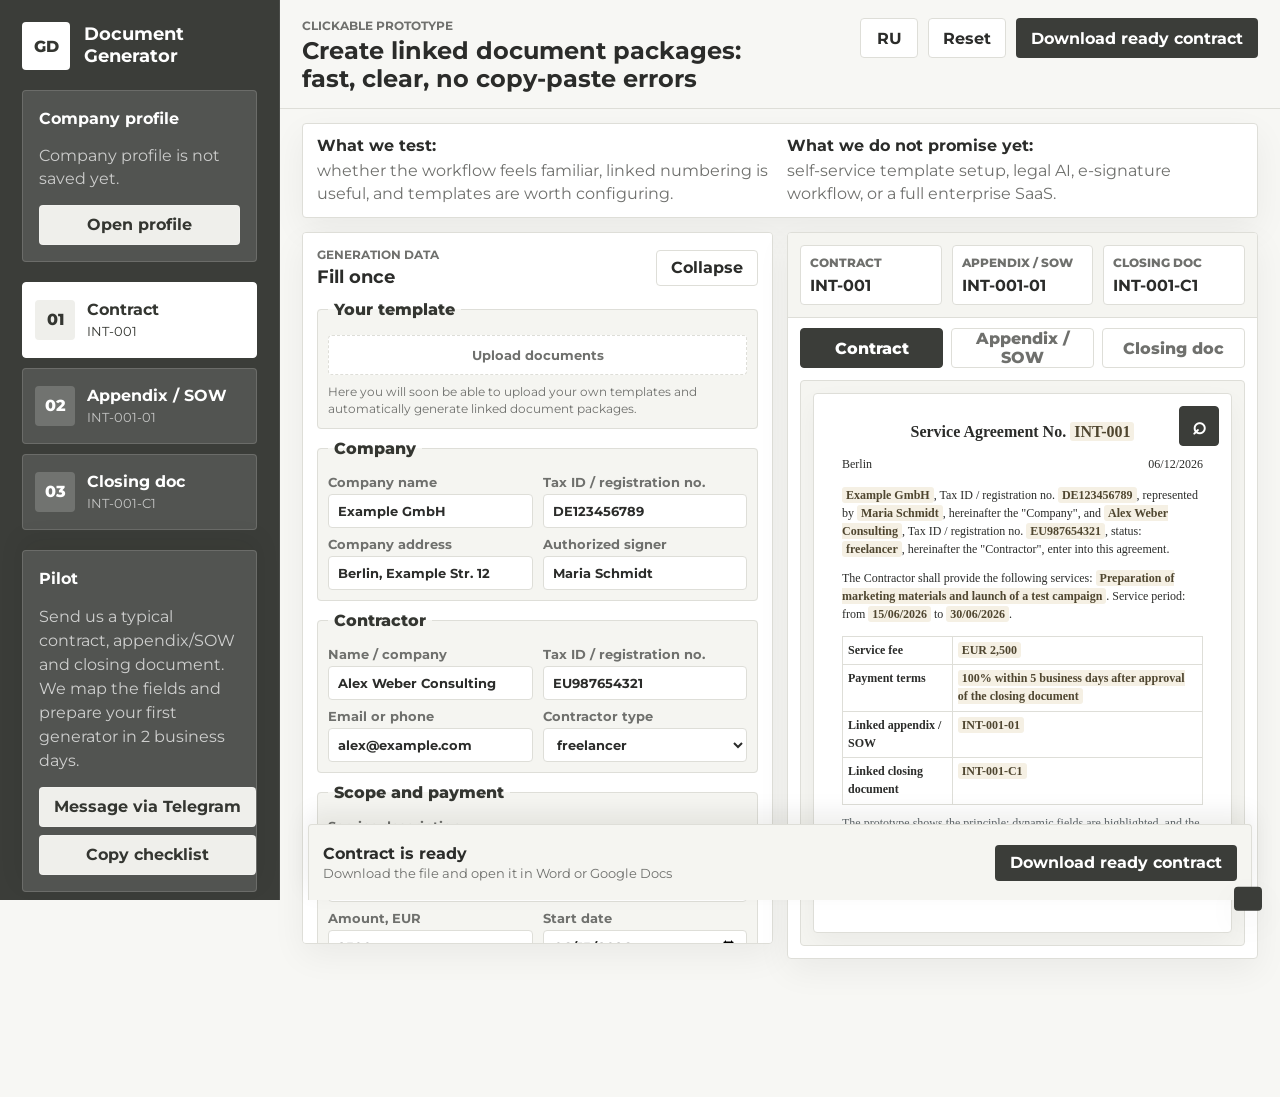
==== commit 43f5e4f7: "Add version switcher to demo" ====
--- a/intl/index.html
+++ b/intl/index.html
@@ -66,6 +66,7 @@
             <h2>Create linked document packages:<br />fast, clear, no copy-paste errors</h2>
           </div>
           <div class="topbar-actions">
+            <a class="ghost-action version-switch" href="../ru/" aria-label="Switch to Russian version">RU</a>
             <button class="ghost-action" id="resetButton" type="button">Reset</button>
             <button class="primary-action" id="downloadButton" type="button">Download ready document</button>
           </div>
--- a/intl/styles.css
+++ b/intl/styles.css
@@ -65,9 +65,9 @@
   min-height: 100vh;
   height: 100vh;
   padding: 22px;
-  border-right: 1px solid var(--line);
-  background: #fbfbf8;
-  color: var(--ink);
+  border-right: 1px solid rgba(255, 255, 255, 0.08);
+  background: var(--accent);
+  color: #ffffff;
   display: flex;
   flex-direction: column;
   gap: 20px;
@@ -87,8 +87,8 @@
   display: grid;
   place-items: center;
   border-radius: 4px;
-  background: var(--accent-strong);
-  color: #ffffff;
+  background: #ffffff;
+  color: var(--accent-strong);
   font-weight: 800;
 }
 
@@ -101,7 +101,7 @@
 }
 
 .sidebar .eyebrow {
-  color: var(--muted);
+  color: rgba(255, 255, 255, 0.62);
 }
 
 h1,
@@ -136,25 +136,25 @@
 
 .customer-profile-box {
   padding: 16px;
-  border: 1px solid var(--line);
-  border-radius: 4px;
-  background: #ffffff;
-  color: var(--ink);
+  border: 1px solid rgba(255, 255, 255, 0.14);
+  border-radius: 4px;
+  background: rgba(255, 255, 255, 0.12);
+  color: #ffffff;
 }
 
 .customer-profile-box p {
   margin-bottom: 14px;
-  color: var(--muted);
+  color: rgba(255, 255, 255, 0.7);
   line-height: 1.45;
 }
 
 .package-item {
   min-height: 76px;
   padding: 12px;
-  border: 1px solid var(--line);
-  border-radius: 4px;
-  background: #ffffff;
-  color: var(--ink);
+  border: 1px solid rgba(255, 255, 255, 0.14);
+  border-radius: 4px;
+  background: rgba(255, 255, 255, 0.12);
+  color: #ffffff;
   display: grid;
   grid-template-columns: 40px minmax(0, 1fr);
   gap: 12px;
@@ -163,9 +163,9 @@
 }
 
 .package-item.active {
-  border-color: var(--accent);
-  background: var(--accent-soft);
-  color: var(--accent);
+  border-color: #ffffff;
+  background: #ffffff;
+  color: var(--accent-strong);
 }
 
 .package-item.active small {
@@ -173,7 +173,7 @@
 }
 
 .package-item.active .doc-icon {
-  background: rgba(0, 83, 77, 0.12);
+  background: var(--accent-soft);
   color: var(--accent-strong);
 }
 
@@ -184,7 +184,7 @@
 
 .package-item small {
   margin-top: 4px;
-  color: var(--muted);
+  color: rgba(255, 255, 255, 0.66);
 }
 
 .doc-icon {
@@ -193,23 +193,32 @@
   display: grid;
   place-items: center;
   border-radius: 4px;
-  background: var(--accent-soft);
+  background: rgba(255, 255, 255, 0.18);
+  color: #ffffff;
   font-weight: 800;
 }
 
 .pilot-box {
   margin-top: auto;
   padding: 16px;
-  border: 1px solid var(--line);
-  border-radius: 4px;
-  background: #ffffff;
+  border: 1px solid rgba(255, 255, 255, 0.14);
+  border-radius: 4px;
+  background: rgba(255, 255, 255, 0.12);
   box-shadow: 0 -10px 24px rgba(20, 20, 18, 0.08);
 }
 
 .pilot-box p {
   margin-bottom: 14px;
-  color: var(--muted);
+  color: rgba(255, 255, 255, 0.72);
   line-height: 1.5;
+}
+
+.customer-profile-box .eyebrow,
+.pilot-box .eyebrow {
+  color: #ffffff;
+  font-size: inherit;
+  font-weight: 700;
+  text-transform: none;
 }
 
 .pilot-actions {
@@ -259,6 +268,11 @@
   place-items: center;
 }
 
+a.ghost-action {
+  display: grid;
+  place-items: center;
+}
+
 .primary-action {
   background: var(--accent);
   color: #fff;
@@ -275,10 +289,20 @@
   color: var(--ink);
 }
 
+.sidebar .secondary-action {
+  border-color: rgba(255, 255, 255, 0.2);
+  background: var(--accent-soft);
+  color: var(--accent-strong);
+}
+
 .ghost-action {
   border-color: var(--line);
   background: #fff;
   color: var(--ink);
+}
+
+.version-switch {
+  min-width: 58px;
 }
 
 .compact {
@@ -698,12 +722,12 @@
 
 .preview-modal__dialog {
   position: relative;
-  width: min(980px, calc(100vw - 56px));
+  width: min(720px, calc(100vw - 56px), calc((100vh - 128px) * 0.707));
   max-height: calc(100vh - 56px);
   border-radius: 4px;
-  background: var(--panel);
+  background: transparent;
   box-shadow: 0 28px 80px rgba(0, 0, 0, 0.22);
-  overflow: hidden;
+  overflow: visible;
   display: grid;
   grid-template-rows: auto minmax(0, 1fr);
 }
@@ -723,7 +747,9 @@
 .preview-modal__header {
   min-height: 72px;
   padding: 14px 18px;
-  border-bottom: 1px solid var(--line);
+  border: 1px solid var(--line);
+  border-bottom: 0;
+  border-radius: 4px 4px 0 0;
   display: flex;
   justify-content: space-between;
   gap: 18px;
@@ -772,18 +798,20 @@
 }
 
 .document-preview--zoomed {
-  flex: 1;
-  width: auto;
+  flex: none;
+  width: 100%;
+  aspect-ratio: 1 / 1.414;
   height: auto;
   min-height: 0;
   margin: 0;
   max-height: calc(100vh - 128px);
   overflow: auto;
-  border: 0;
-  border-radius: 0;
+  border: 1px solid var(--line);
+  border-radius: 0 0 4px 4px;
   padding: 44px;
   font-size: 18px;
   line-height: 1.58;
+  box-shadow: none;
 }
 
 .document-preview--zoomed h3 {
@@ -899,9 +927,9 @@
     grid-template-columns: minmax(0, 1fr) auto;
     gap: 12px;
     align-items: center;
-    background: #ffffff;
-    color: var(--ink);
-    box-shadow: 0 10px 28px rgba(20, 20, 18, 0.08);
+    background: var(--accent);
+    color: #ffffff;
+    box-shadow: 0 10px 28px rgba(20, 20, 18, 0.18);
   }
 
   .customer-profile-box .eyebrow {
@@ -917,12 +945,12 @@
 
   .profile-status-label {
     display: block;
-    color: var(--muted);
+    color: rgba(255, 255, 255, 0.72);
   }
 
   .profile-status-company {
     display: block;
-    color: var(--ink);
+    color: #ffffff;
     font-weight: 700;
     overflow-wrap: normal;
   }
@@ -931,9 +959,9 @@
     width: auto;
     min-height: 36px;
     padding: 0 12px;
-    border-color: var(--accent);
-    background: var(--accent);
-    color: #ffffff;
+    border-color: rgba(255, 255, 255, 0.16);
+    background: var(--accent-soft);
+    color: var(--accent-strong);
   }
 
   .topbar {
@@ -1004,6 +1032,7 @@
   }
 
   .topbar-actions button,
+  .topbar-actions a,
   .download-strip button {
     width: 100%;
   }
@@ -1061,6 +1090,10 @@
   }
 
   .document-preview--zoomed {
+    width: 100%;
+    height: calc(100vh - 96px);
+    aspect-ratio: auto;
+    min-height: 0;
     max-height: calc(100vh - 96px);
     padding: 22px;
     font-size: 16px;
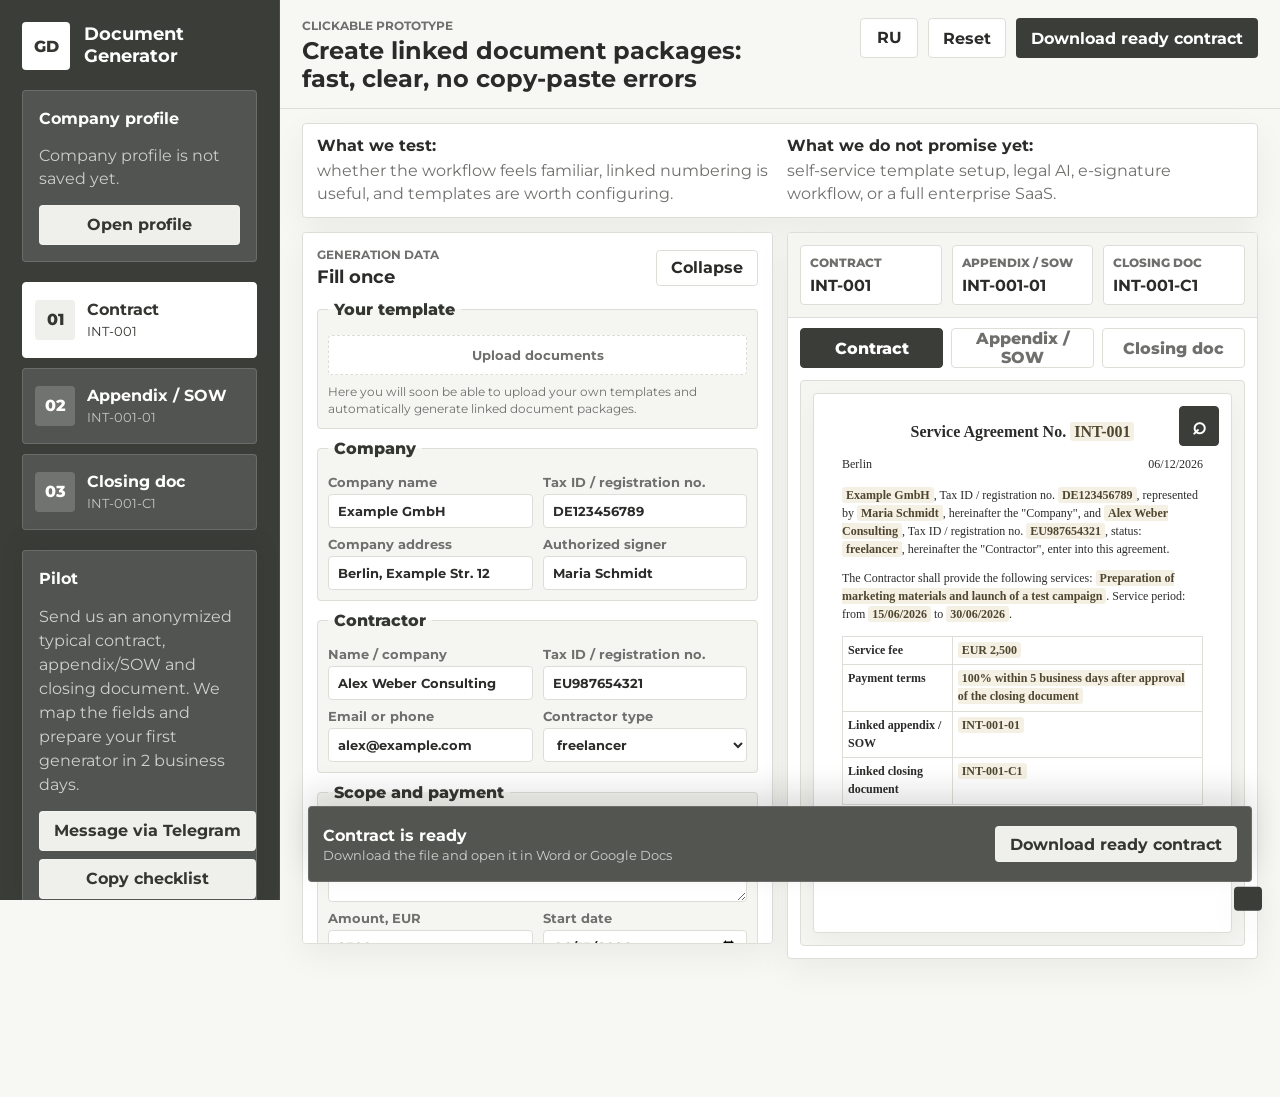
==== commit 34eb7b1f: "Refine published demo CTA panel" ====
--- a/intl/index.html
+++ b/intl/index.html
@@ -51,7 +51,7 @@
 
         <section class="pilot-box" aria-label="Next step">
           <p class="eyebrow">Pilot</p>
-          <p>Send us a typical contract, appendix/SOW and closing document. We map the fields and prepare your first generator in 2 business days.</p>
+          <p>Send us an anonymized typical contract, appendix/SOW and closing document. We map the fields and prepare your first generator in 2 business days.</p>
           <div class="pilot-actions">
             <a class="secondary-action" href="https://t.me/dphnll" target="_blank" rel="noreferrer">Message via Telegram</a>
             <button class="secondary-action" id="copyChecklistButton" type="button">Copy checklist</button>
--- a/intl/styles.css
+++ b/intl/styles.css
@@ -26,11 +26,49 @@
 
 * {
   box-sizing: border-box;
+  -ms-overflow-style: none;
+  scrollbar-width: none;
+}
+
+*::-webkit-scrollbar {
+  width: 0;
+  height: 0;
+  display: none;
+}
+
+*::-webkit-scrollbar:horizontal {
+  height: 0;
+}
+
+*::-webkit-scrollbar-corner {
+  background: transparent;
+}
+
+.sidebar,
+.form-panel,
+.profile-modal__body,
+.document-preview--zoomed {
+  -ms-overflow-style: none;
+  scrollbar-width: none;
+}
+
+.sidebar::-webkit-scrollbar,
+.form-panel::-webkit-scrollbar,
+.profile-modal__body::-webkit-scrollbar,
+.document-preview--zoomed::-webkit-scrollbar {
+  width: 0;
+  height: 0;
+  display: none;
+}
+
+html {
+  overflow-x: clip;
 }
 
 body {
   margin: 0;
   min-width: 320px;
+  overflow-x: clip;
   background: var(--bg);
   color: var(--ink);
   font-family: Montserrat, "Segoe UI", Arial, sans-serif;
@@ -57,6 +95,7 @@
   min-height: 100vh;
   display: grid;
   grid-template-columns: 280px minmax(0, 1fr);
+  overflow-x: clip;
 }
 
 .sidebar {
@@ -228,6 +267,7 @@
 
 .workspace {
   padding: 22px 22px 138px;
+  overflow-x: clip;
 }
 
 .topbar {
@@ -303,6 +343,9 @@
 
 .version-switch {
   min-width: 58px;
+  height: 40px;
+  line-height: 1;
+  align-self: stretch;
 }
 
 .compact {
@@ -349,7 +392,8 @@
 .form-panel {
   max-height: calc(100vh - 188px);
   padding: 14px;
-  overflow: auto;
+  overflow-y: auto;
+  overflow-x: hidden;
 }
 
 .panel-heading {
@@ -600,20 +644,22 @@
   min-height: 76px;
   margin: 0;
   position: fixed;
-  right: 28px;
-  bottom: 0;
+  right: auto;
+  bottom: 18px;
   left: 308px;
+  width: calc(100vw - 336px);
   z-index: 18;
   padding: 12px 14px;
-  border: 1px solid var(--line);
-  border-width: 1px 1px 0;
-  border-radius: 4px 4px 0 0;
+  border: 1px solid rgba(255, 255, 255, 0.14);
+  border-radius: 4px;
   display: grid;
   grid-template-columns: minmax(0, 1fr) auto;
   gap: 14px;
   align-items: center;
-  background: var(--accent-aqua);
-  box-shadow: 0 -10px 24px rgba(20, 20, 18, 0.08);
+  overflow: hidden;
+  background: #535551;
+  color: #ffffff;
+  box-shadow: 0 -14px 30px rgba(20, 20, 18, 0.14);
 }
 
 .icon-action {
@@ -655,12 +701,20 @@
 
 .download-strip span {
   margin-top: 2px;
-  color: var(--muted);
+  color: rgba(255, 255, 255, 0.72);
   font-size: 13px;
 }
 
 .download-strip > .primary-action {
   justify-self: end;
+  background: var(--accent-soft);
+  color: var(--accent-strong);
+  border-color: rgba(255, 255, 255, 0.2);
+}
+
+.download-strip > .primary-action:hover {
+  background: #ffffff;
+  color: var(--accent-strong);
 }
 
 .toast {
@@ -778,7 +832,8 @@
 
 .profile-modal__body {
   padding: 18px;
-  overflow: auto;
+  overflow-y: auto;
+  overflow-x: hidden;
   display: grid;
   grid-template-columns: repeat(2, minmax(0, 1fr));
   gap: 14px;
@@ -805,7 +860,8 @@
   min-height: 0;
   margin: 0;
   max-height: calc(100vh - 128px);
-  overflow: auto;
+  overflow-y: auto;
+  overflow-x: hidden;
   border: 1px solid var(--line);
   border-radius: 0 0 4px 4px;
   padding: 44px;
@@ -891,6 +947,7 @@
   .download-strip {
     right: 18px;
     left: 18px;
+    width: auto;
   }
 
   .content-grid {
@@ -1018,9 +1075,10 @@
     margin: 0;
     padding: 12px;
     position: fixed;
-    right: 0;
+    right: auto;
     bottom: 0;
     left: 0;
+    width: 100%;
     z-index: 18;
     border-width: 1px 0 0;
     border-radius: 4px 4px 0 0;
